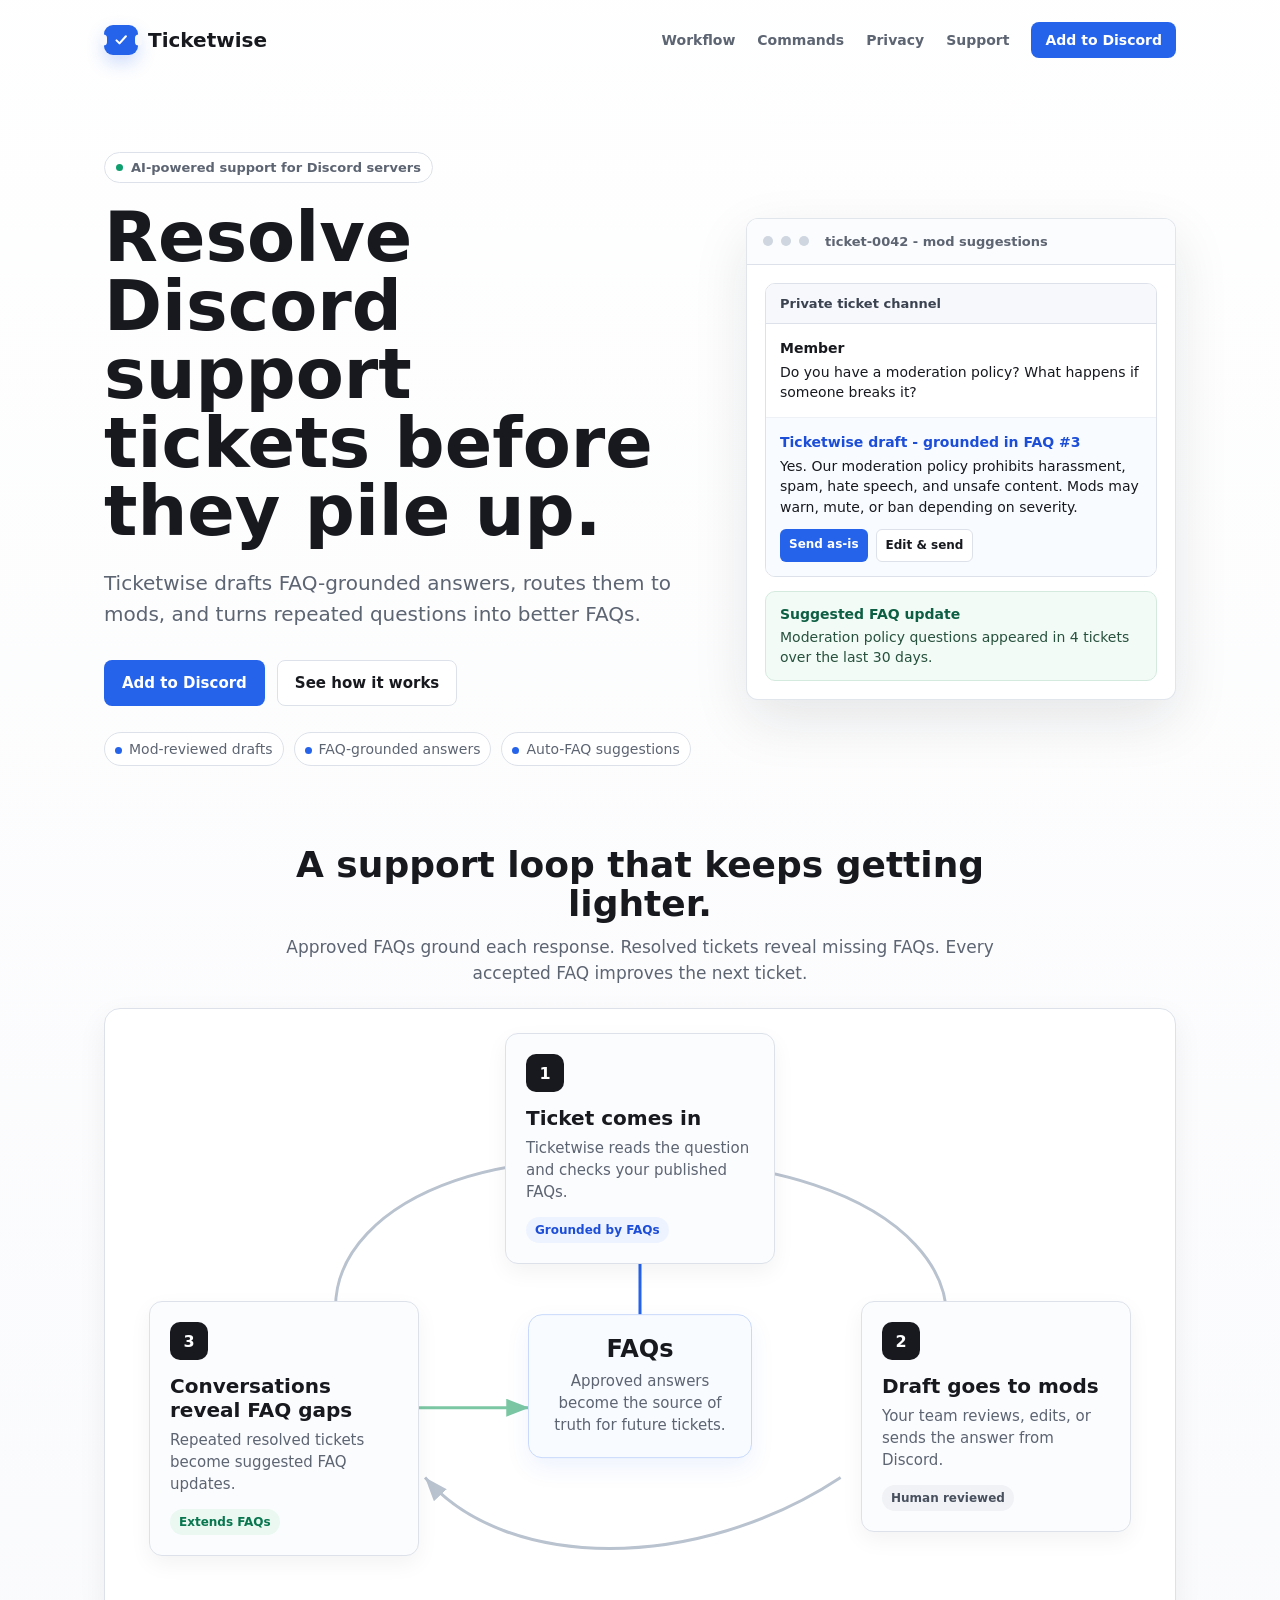
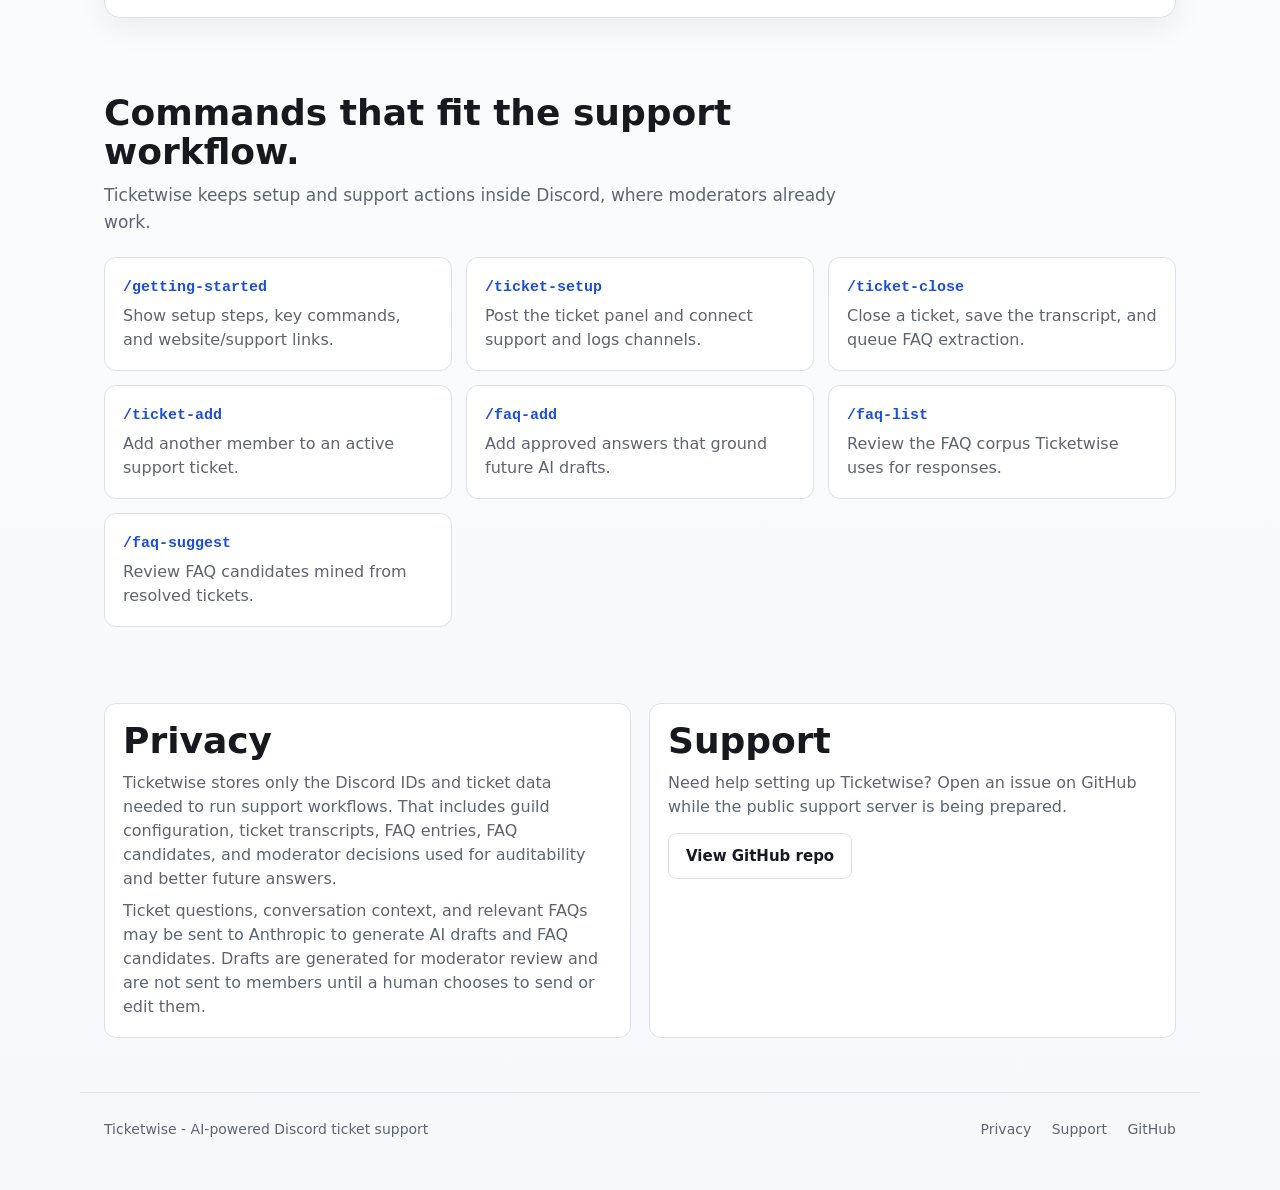
==== index.html @ 8e41c1b6 "Publish Ticketwise site from vibot 443848e" ====
<!doctype html>
<html lang="en">
  <head>
    <meta charset="utf-8">
    <meta name="viewport" content="width=device-width, initial-scale=1">
    <meta name="description" content="Ticketwise resolves Discord support tickets with FAQ-grounded AI drafts and automatic FAQ suggestions.">
    <title>Ticketwise - AI-powered Discord support tickets</title>
    <link rel="stylesheet" href="assets/ticketwise-site.css">
  </head>
  <body>
    <main class="page">
      <header class="site-header" aria-label="Primary navigation">
        <a class="brand" href="#top" aria-label="Ticketwise home">
          <span class="brand-mark" aria-hidden="true">
            <svg viewBox="0 0 24 24" focusable="false">
              <path d="M6 12.5l4 4L18.5 7"></path>
            </svg>
          </span>
          <span>Ticketwise</span>
        </a>
        <nav>
          <a href="#workflow">Workflow</a>
          <a href="#commands">Commands</a>
          <a href="#privacy">Privacy</a>
          <a href="#support">Support</a>
          <a class="nav-cta" href="https://discord.com/oauth2/authorize?client_id=1500149649309307073&amp;permissions=360777378832&amp;scope=bot%20applications.commands">Add to Discord</a>
        </nav>
      </header>

      <section class="hero" id="top">
        <div class="hero-copy">
          <p class="eyebrow"><span></span>AI-powered support for Discord servers</p>
          <h1>Resolve Discord support tickets before they pile up.</h1>
          <p class="hero-lead">Ticketwise drafts FAQ-grounded answers, routes them to mods, and turns repeated questions into better FAQs.</p>
          <div class="hero-actions">
            <a class="button primary" href="https://discord.com/oauth2/authorize?client_id=1500149649309307073&amp;permissions=360777378832&amp;scope=bot%20applications.commands">Add to Discord</a>
            <a class="button secondary" href="#workflow">See how it works</a>
          </div>
          <ul class="trust-list" aria-label="Ticketwise trust points">
            <li>Mod-reviewed drafts</li>
            <li>FAQ-grounded answers</li>
            <li>Auto-FAQ suggestions</li>
          </ul>
        </div>

        <aside class="product-preview" aria-label="Ticketwise product preview">
          <div class="window-bar">
            <span></span><span></span><span></span>
            <strong>ticket-0042 - mod suggestions</strong>
          </div>
          <div class="preview-body">
            <div class="ticket-card">
              <div class="ticket-title">Private ticket channel</div>
              <div class="message">
                <strong>Member</strong>
                <p>Do you have a moderation policy? What happens if someone breaks it?</p>
              </div>
              <div class="message ai">
                <strong>Ticketwise draft - grounded in FAQ #3</strong>
                <p>Yes. Our moderation policy prohibits harassment, spam, hate speech, and unsafe content. Mods may warn, mute, or ban depending on severity.</p>
                <div class="mini-actions">
                  <span>Send as-is</span>
                  <span>Edit &amp; send</span>
                </div>
              </div>
            </div>
            <div class="faq-callout">
              <strong>Suggested FAQ update</strong>
              <p>Moderation policy questions appeared in 4 tickets over the last 30 days.</p>
            </div>
          </div>
        </aside>
      </section>

      <section class="workflow-section" id="workflow">
        <div class="section-heading">
          <h2>A support loop that keeps getting lighter.</h2>
          <p>Approved FAQs ground each response. Resolved tickets reveal missing FAQs. Every accepted FAQ improves the next ticket.</p>
        </div>

        <div class="workflow-diagram" aria-label="Ticketwise support workflow">
          <svg class="loop-lines" viewBox="0 0 1120 610" preserveAspectRatio="none" aria-hidden="true">
            <defs>
              <marker id="gray-arrow" markerWidth="10" markerHeight="10" refX="8" refY="3" orient="auto">
                <path d="M0,0 L0,6 L8,3 z"></path>
              </marker>
              <marker id="green-arrow" markerWidth="10" markerHeight="10" refX="8" refY="3" orient="auto">
                <path d="M0,0 L0,6 L8,3 z"></path>
              </marker>
            </defs>
            <path class="gray-flow" d="M560 152 C855 152 940 300 842 385"></path>
            <path class="gray-flow" d="M770 470 C620 565 420 565 335 470"></path>
            <path class="gray-flow" d="M280 385 C175 270 295 152 505 152"></path>
            <path class="green-flow" d="M326 400 L444 400"></path>
          </svg>
          <div class="blue-read-arrow" aria-hidden="true"></div>

          <article class="workflow-node node-one">
            <span class="node-number">1</span>
            <h3>Ticket comes in</h3>
            <p>Ticketwise reads the question and checks your published FAQs.</p>
            <span class="tag blue">Grounded by FAQs</span>
          </article>

          <article class="workflow-node node-two">
            <span class="node-number">2</span>
            <h3>Draft goes to mods</h3>
            <p>Your team reviews, edits, or sends the answer from Discord.</p>
            <span class="tag gray">Human reviewed</span>
          </article>

          <article class="workflow-node node-three">
            <span class="node-number">3</span>
            <h3>Conversations reveal FAQ gaps</h3>
            <p>Repeated resolved tickets become suggested FAQ updates.</p>
            <span class="tag green">Extends FAQs</span>
          </article>

          <article class="faq-hub">
            <h3>FAQs</h3>
            <p>Approved answers become the source of truth for future tickets.</p>
          </article>
        </div>
      </section>

      <section class="commands-section" id="commands">
        <div class="section-heading left">
          <h2>Commands that fit the support workflow.</h2>
          <p>Ticketwise keeps setup and support actions inside Discord, where moderators already work.</p>
        </div>
        <div class="command-grid">
          <article><code>/getting-started</code><p>Show setup steps, key commands, and website/support links.</p></article>
          <article><code>/ticket-setup</code><p>Post the ticket panel and connect support and logs channels.</p></article>
          <article><code>/ticket-close</code><p>Close a ticket, save the transcript, and queue FAQ extraction.</p></article>
          <article><code>/ticket-add</code><p>Add another member to an active support ticket.</p></article>
          <article><code>/faq-add</code><p>Add approved answers that ground future AI drafts.</p></article>
          <article><code>/faq-list</code><p>Review the FAQ corpus Ticketwise uses for responses.</p></article>
          <article><code>/faq-suggest</code><p>Review FAQ candidates mined from resolved tickets.</p></article>
        </div>
      </section>

      <section class="info-section" id="privacy">
        <div>
          <h2>Privacy</h2>
          <p>Ticketwise stores only the Discord IDs and ticket data needed to run support workflows. That includes guild configuration, ticket transcripts, FAQ entries, FAQ candidates, and moderator decisions used for auditability and better future answers.</p>
          <p>Ticket questions, conversation context, and relevant FAQs may be sent to Anthropic to generate AI drafts and FAQ candidates. Drafts are generated for moderator review and are not sent to members until a human chooses to send or edit them.</p>
        </div>
        <div id="support">
          <h2>Support</h2>
          <p>Need help setting up Ticketwise? Open an issue on GitHub while the public support server is being prepared.</p>
          <a class="button secondary" href="https://github.com/vinodkone/vibot">View GitHub repo</a>
        </div>
      </section>

      <footer class="site-footer">
        <p>Ticketwise - AI-powered Discord ticket support</p>
        <div>
          <a href="#privacy">Privacy</a>
          <a href="#support">Support</a>
          <a href="https://github.com/vinodkone/vibot">GitHub</a>
        </div>
      </footer>
    </main>
  </body>
</html>
---- assets/ticketwise-site.css ----
:root {
  --bg: #f7f8fb;
  --surface: #ffffff;
  --ink: #17191f;
  --muted: #5d6472;
  --line: #dde2ea;
  --blue: #2563eb;
  --blue-dark: #1d4ed8;
  --green: #0f9f6e;
  --shadow: 0 20px 55px rgba(23, 25, 31, 0.1);
}

* {
  box-sizing: border-box;
}

html {
  scroll-behavior: smooth;
}

body {
  margin: 0;
  font-family: Inter, ui-sans-serif, system-ui, -apple-system, BlinkMacSystemFont, "Segoe UI", sans-serif;
  background: var(--bg);
  color: var(--ink);
  letter-spacing: 0;
}

a {
  color: inherit;
}

.page {
  min-height: 100vh;
  background: linear-gradient(180deg, rgba(255, 255, 255, 0.94), rgba(247, 248, 251, 0.98));
}

.site-header {
  max-width: 1120px;
  margin: 0 auto;
  padding: 22px 24px;
  display: flex;
  align-items: center;
  justify-content: space-between;
  gap: 24px;
}

.brand {
  display: inline-flex;
  align-items: center;
  gap: 10px;
  text-decoration: none;
  font-size: 20px;
  font-weight: 760;
}

.brand-mark {
  width: 34px;
  height: 30px;
  border-radius: 9px;
  background: var(--blue);
  color: #fff;
  display: grid;
  place-items: center;
  position: relative;
  box-shadow: 0 8px 18px rgba(37, 99, 235, 0.22);
}

.brand-mark::before,
.brand-mark::after {
  content: "";
  position: absolute;
  top: 50%;
  width: 7px;
  height: 11px;
  background: var(--bg);
  transform: translateY(-50%);
  border-radius: 99px;
}

.brand-mark::before {
  left: -4px;
}

.brand-mark::after {
  right: -4px;
}

.brand-mark svg {
  width: 18px;
  height: 18px;
  position: relative;
  z-index: 1;
}

.brand-mark path {
  fill: none;
  stroke: currentColor;
  stroke-width: 2.8;
  stroke-linecap: round;
  stroke-linejoin: round;
}

nav {
  display: flex;
  align-items: center;
  gap: 22px;
}

nav a {
  color: var(--muted);
  text-decoration: none;
  font-size: 14px;
  font-weight: 620;
}

.nav-cta,
.button {
  border-radius: 8px;
  text-decoration: none;
  font-weight: 720;
}

.nav-cta {
  padding: 10px 14px;
  color: #fff;
  background: var(--blue);
}

.hero {
  max-width: 1120px;
  margin: 0 auto;
  padding: 72px 24px 38px;
  display: grid;
  grid-template-columns: minmax(0, 1fr) 430px;
  gap: 54px;
  align-items: center;
}

.eyebrow {
  display: inline-flex;
  align-items: center;
  gap: 8px;
  border: 1px solid var(--line);
  background: rgba(255, 255, 255, 0.8);
  border-radius: 999px;
  padding: 7px 11px;
  color: var(--muted);
  font-size: 13px;
  font-weight: 660;
  margin: 0 0 20px;
}

.eyebrow span {
  width: 7px;
  height: 7px;
  border-radius: 50%;
  background: var(--green);
}

h1 {
  font-size: clamp(44px, 6vw, 70px);
  line-height: 0.98;
  margin: 0 0 22px;
  letter-spacing: 0;
  max-width: 760px;
}

h2 {
  font-size: 36px;
  line-height: 1.08;
  margin: 0 0 10px;
}

h3,
p {
  margin-top: 0;
}

.hero-lead {
  font-size: 20px;
  line-height: 1.55;
  color: var(--muted);
  margin-bottom: 30px;
  max-width: 670px;
}

.hero-actions {
  display: flex;
  gap: 12px;
  flex-wrap: wrap;
  margin-bottom: 26px;
}

.button {
  display: inline-flex;
  align-items: center;
  justify-content: center;
  border: 1px solid transparent;
  padding: 13px 17px;
  font-size: 15px;
}

.primary {
  color: #fff;
  background: var(--blue);
}

.secondary {
  background: #fff;
  border-color: var(--line);
  color: var(--ink);
}

.trust-list {
  list-style: none;
  display: flex;
  flex-wrap: wrap;
  gap: 10px;
  padding: 0;
  margin: 0;
  color: var(--muted);
  font-size: 14px;
}

.trust-list li {
  border: 1px solid var(--line);
  background: #fff;
  border-radius: 999px;
  padding: 8px 10px;
}

.trust-list li::before {
  content: "";
  width: 7px;
  height: 7px;
  border-radius: 50%;
  background: var(--blue);
  display: inline-block;
  margin-right: 7px;
}

.product-preview {
  background: var(--surface);
  border: 1px solid rgba(221, 226, 234, 0.86);
  border-radius: 12px;
  box-shadow: var(--shadow);
  overflow: hidden;
}

.window-bar {
  height: 46px;
  border-bottom: 1px solid var(--line);
  display: flex;
  align-items: center;
  gap: 8px;
  padding: 0 16px;
  background: #fbfcfe;
  color: var(--muted);
  font-size: 13px;
}

.window-bar span {
  width: 10px;
  height: 10px;
  border-radius: 50%;
  background: #cfd6df;
  flex: 0 0 auto;
}

.window-bar strong {
  margin-left: 8px;
}

.preview-body {
  padding: 18px;
}

.ticket-card {
  border: 1px solid var(--line);
  border-radius: 10px;
  overflow: hidden;
  margin-bottom: 14px;
}

.ticket-title {
  background: #f6f8fb;
  border-bottom: 1px solid var(--line);
  padding: 12px 14px;
  font-size: 13px;
  font-weight: 760;
  color: #3b4250;
}

.message {
  padding: 14px;
  font-size: 14px;
  line-height: 1.45;
  border-bottom: 1px solid #eef1f5;
}

.message:last-child {
  border-bottom: 0;
}

.message strong {
  display: block;
  margin-bottom: 4px;
}

.message p,
.faq-callout p {
  margin-bottom: 0;
}

.ai {
  background: #f8fbff;
}

.ai strong {
  color: var(--blue-dark);
}

.mini-actions {
  display: flex;
  gap: 8px;
  margin-top: 12px;
}

.mini-actions span {
  border-radius: 6px;
  padding: 7px 9px;
  font-size: 12px;
  font-weight: 760;
  background: var(--blue);
  color: #fff;
}

.mini-actions span:last-child {
  background: #fff;
  color: var(--ink);
  border: 1px solid var(--line);
}

.faq-callout {
  border: 1px solid #d4eadf;
  background: #f3fbf7;
  border-radius: 10px;
  padding: 13px 14px;
  color: #27513d;
  font-size: 14px;
  line-height: 1.4;
}

.faq-callout strong {
  color: #0d5f43;
  display: block;
  margin-bottom: 3px;
}

.workflow-section,
.commands-section,
.info-section {
  max-width: 1120px;
  margin: 0 auto;
  padding: 42px 24px 34px;
}

.section-heading {
  text-align: center;
  margin: 0 auto 22px;
  max-width: 780px;
}

.section-heading.left {
  text-align: left;
  margin-left: 0;
}

.section-heading p {
  color: var(--muted);
  line-height: 1.55;
  font-size: 17px;
}

.workflow-diagram {
  position: relative;
  background: #fff;
  border: 1px solid var(--line);
  border-radius: 16px;
  box-shadow: 0 10px 30px rgba(23, 25, 31, 0.06);
  min-height: 610px;
  padding: 34px;
  overflow: hidden;
}

.loop-lines {
  position: absolute;
  inset: 0;
  width: 100%;
  height: 100%;
  pointer-events: none;
}

.loop-lines path {
  fill: none;
  stroke-width: 3;
}

.loop-lines marker#gray-arrow path {
  fill: #b9c2cf;
}

.loop-lines marker#green-arrow path {
  fill: #7bc7a3;
}

.gray-flow {
  stroke: #b9c2cf;
  marker-end: url("#gray-arrow");
}

.green-flow {
  stroke: #7bc7a3;
  marker-end: url("#green-arrow");
}

.workflow-node {
  position: absolute;
  width: 270px;
  border: 1px solid var(--line);
  border-radius: 13px;
  background: #fbfcfe;
  padding: 20px;
  box-shadow: 0 8px 22px rgba(23, 25, 31, 0.05);
  z-index: 2;
}

.node-one {
  left: 50%;
  top: 24px;
  transform: translateX(-50%);
}

.node-two {
  right: 44px;
  top: 292px;
}

.node-three {
  left: 44px;
  top: 292px;
}

.node-number {
  width: 38px;
  height: 38px;
  border-radius: 10px;
  display: grid;
  place-items: center;
  background: #17191f;
  color: #fff;
  font-weight: 800;
  margin-bottom: 14px;
}

.workflow-node h3 {
  margin: 0 0 8px;
  font-size: 20px;
}

.workflow-node p,
.faq-hub p {
  color: var(--muted);
  line-height: 1.46;
  font-size: 15px;
  margin-bottom: 0;
}

.tag {
  display: inline-flex;
  margin-top: 13px;
  border-radius: 999px;
  padding: 6px 9px;
  font-size: 12px;
  font-weight: 760;
}

.tag.blue {
  background: #eef4ff;
  color: #1d4ed8;
}

.tag.green {
  background: #eaf8f1;
  color: #08764f;
}

.tag.gray {
  background: #f0f2f5;
  color: #48505e;
}

.faq-hub {
  position: absolute;
  left: 50%;
  top: 62%;
  transform: translate(-50%, -50%);
  width: 224px;
  text-align: center;
  border: 1px solid #c9d9fb;
  background: #f8fbff;
  border-radius: 14px;
  padding: 20px;
  box-shadow: 0 10px 24px rgba(37, 99, 235, 0.08);
  z-index: 3;
}

.faq-hub h3 {
  display: block;
  font-size: 24px;
  margin: 0 0 8px;
}

.blue-read-arrow {
  position: absolute;
  left: 50%;
  top: 238px;
  width: 3px;
  height: 101px;
  background: var(--blue);
  transform: translateX(-50%);
  border-radius: 99px;
  z-index: 1;
}

.blue-read-arrow::before {
  content: "";
  position: absolute;
  left: 50%;
  top: -9px;
  transform: translateX(-50%);
  width: 0;
  height: 0;
  border-left: 7px solid transparent;
  border-right: 7px solid transparent;
  border-bottom: 10px solid var(--blue);
}

.command-grid {
  display: grid;
  grid-template-columns: repeat(3, minmax(0, 1fr));
  gap: 14px;
}

.command-grid article,
.info-section > div {
  background: #fff;
  border: 1px solid var(--line);
  border-radius: 12px;
  padding: 18px;
}

.command-grid code {
  font-size: 15px;
  font-weight: 760;
  color: var(--blue-dark);
}

.command-grid p,
.info-section p {
  color: var(--muted);
  line-height: 1.5;
  margin: 8px 0 0;
}

.info-section {
  display: grid;
  grid-template-columns: repeat(2, minmax(0, 1fr));
  gap: 18px;
}

.info-section .button {
  margin-top: 14px;
}

.site-footer {
  max-width: 1120px;
  margin: 20px auto 0;
  padding: 28px 24px 42px;
  display: flex;
  justify-content: space-between;
  color: var(--muted);
  border-top: 1px solid var(--line);
  font-size: 14px;
}

.site-footer a {
  color: var(--muted);
  margin-left: 16px;
  text-decoration: none;
}

@media (max-width: 920px) {
  .site-header {
    align-items: flex-start;
  }

  nav {
    display: none;
  }

  .hero {
    grid-template-columns: 1fr;
    padding-top: 38px;
  }

  h1 {
    font-size: 48px;
  }

  .product-preview {
    max-width: 560px;
  }

  .workflow-diagram {
    min-height: auto;
    display: grid;
    gap: 14px;
  }

  .loop-lines,
  .faq-hub,
  .blue-read-arrow {
    display: none;
  }

  .workflow-node {
    position: static;
    width: auto;
    transform: none;
  }

  .command-grid,
  .info-section {
    grid-template-columns: 1fr;
  }

  .site-footer {
    display: block;
  }

  .site-footer div {
    margin-top: 12px;
  }

  .site-footer a:first-child {
    margin-left: 0;
  }
}

@media (max-width: 560px) {
  .site-header,
  .hero,
  .workflow-section,
  .commands-section,
  .info-section,
  .site-footer {
    padding-left: 18px;
    padding-right: 18px;
  }

  h1 {
    font-size: 40px;
  }

  h2 {
    font-size: 30px;
  }

  .hero-lead {
    font-size: 18px;
  }

  .button {
    width: 100%;
  }

  .mini-actions,
  .hero-actions {
    flex-direction: column;
  }
}
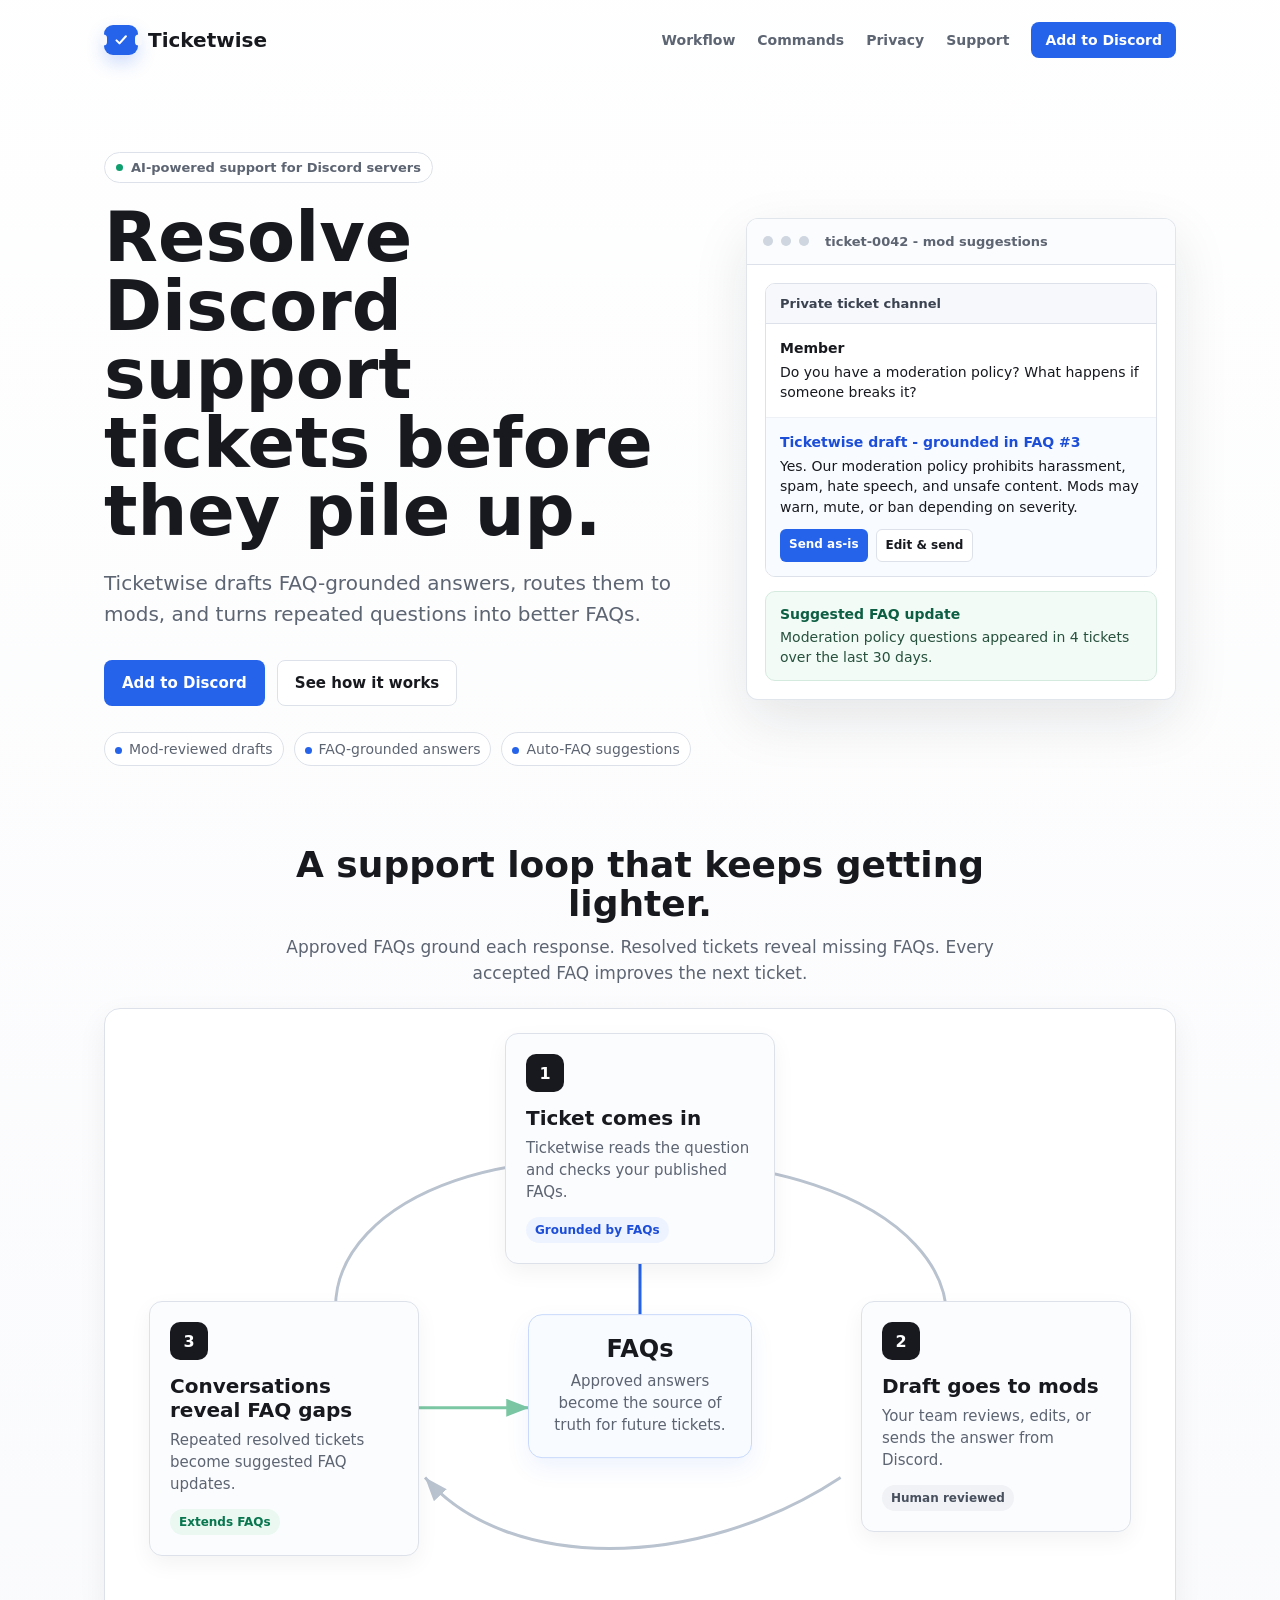
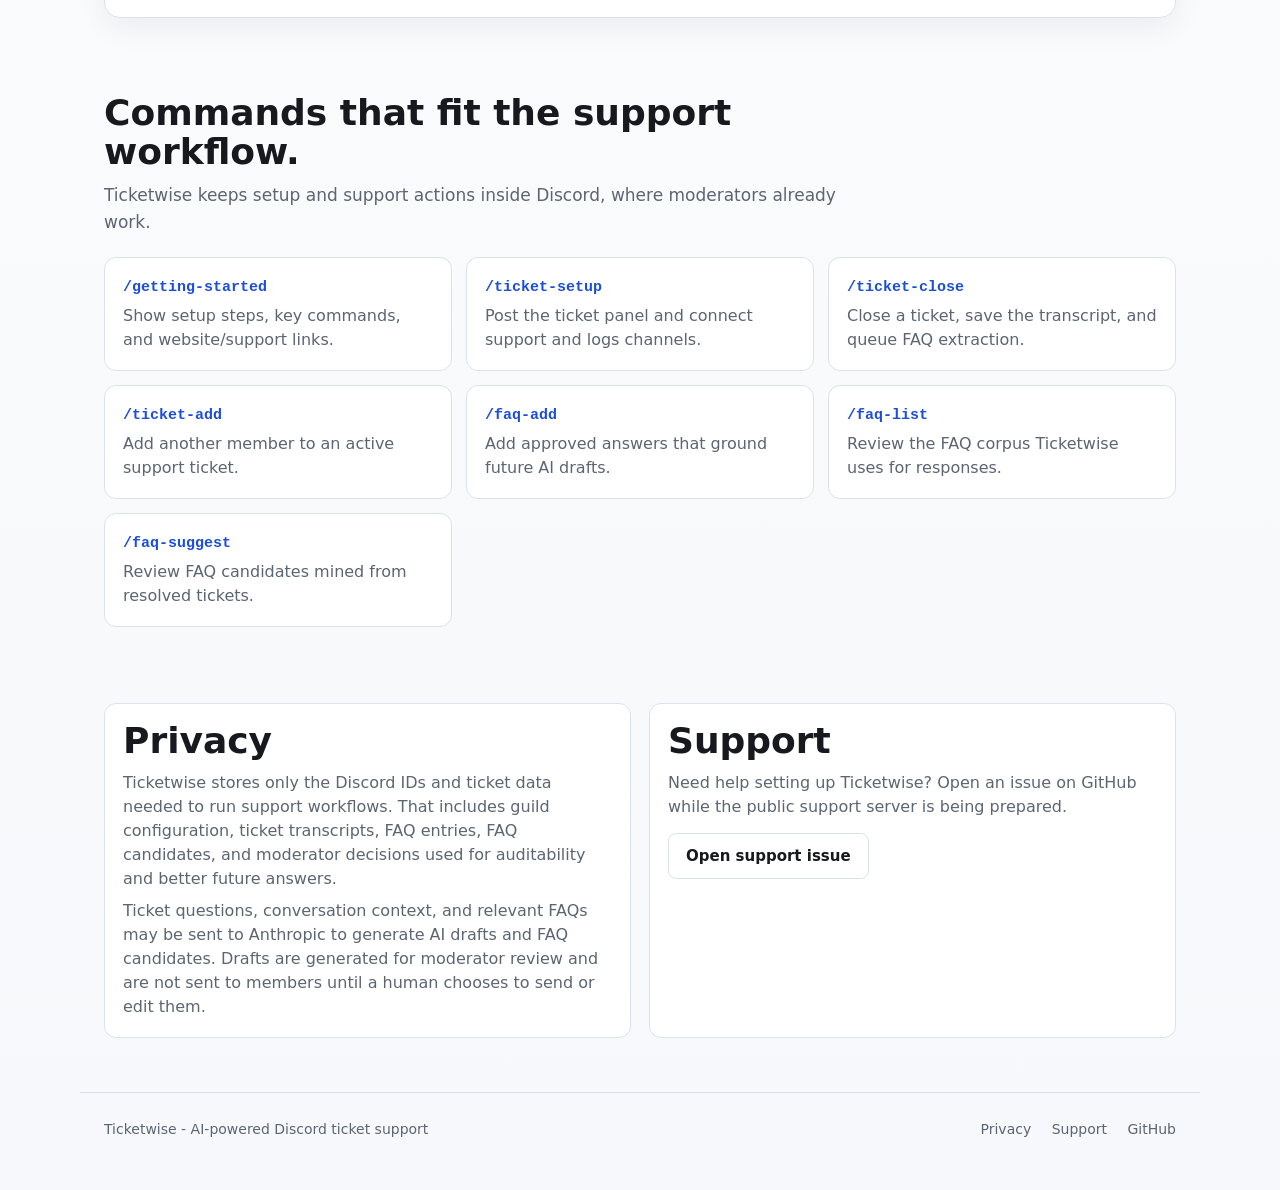
==== commit aab18def: "Publish Ticketwise site from vibot 6376561" ====
--- a/index.html
+++ b/index.html
@@ -148,7 +148,7 @@
         <div id="support">
           <h2>Support</h2>
           <p>Need help setting up Ticketwise? Open an issue on GitHub while the public support server is being prepared.</p>
-          <a class="button secondary" href="https://github.com/vinodkone/vibot">View GitHub repo</a>
+          <a class="button secondary" href="https://github.com/vinodkone/vibot-site/issues">Open support issue</a>
         </div>
       </section>
 
@@ -157,7 +157,7 @@
         <div>
           <a href="#privacy">Privacy</a>
           <a href="#support">Support</a>
-          <a href="https://github.com/vinodkone/vibot">GitHub</a>
+          <a href="https://github.com/vinodkone/vibot-site">GitHub</a>
         </div>
       </footer>
     </main>
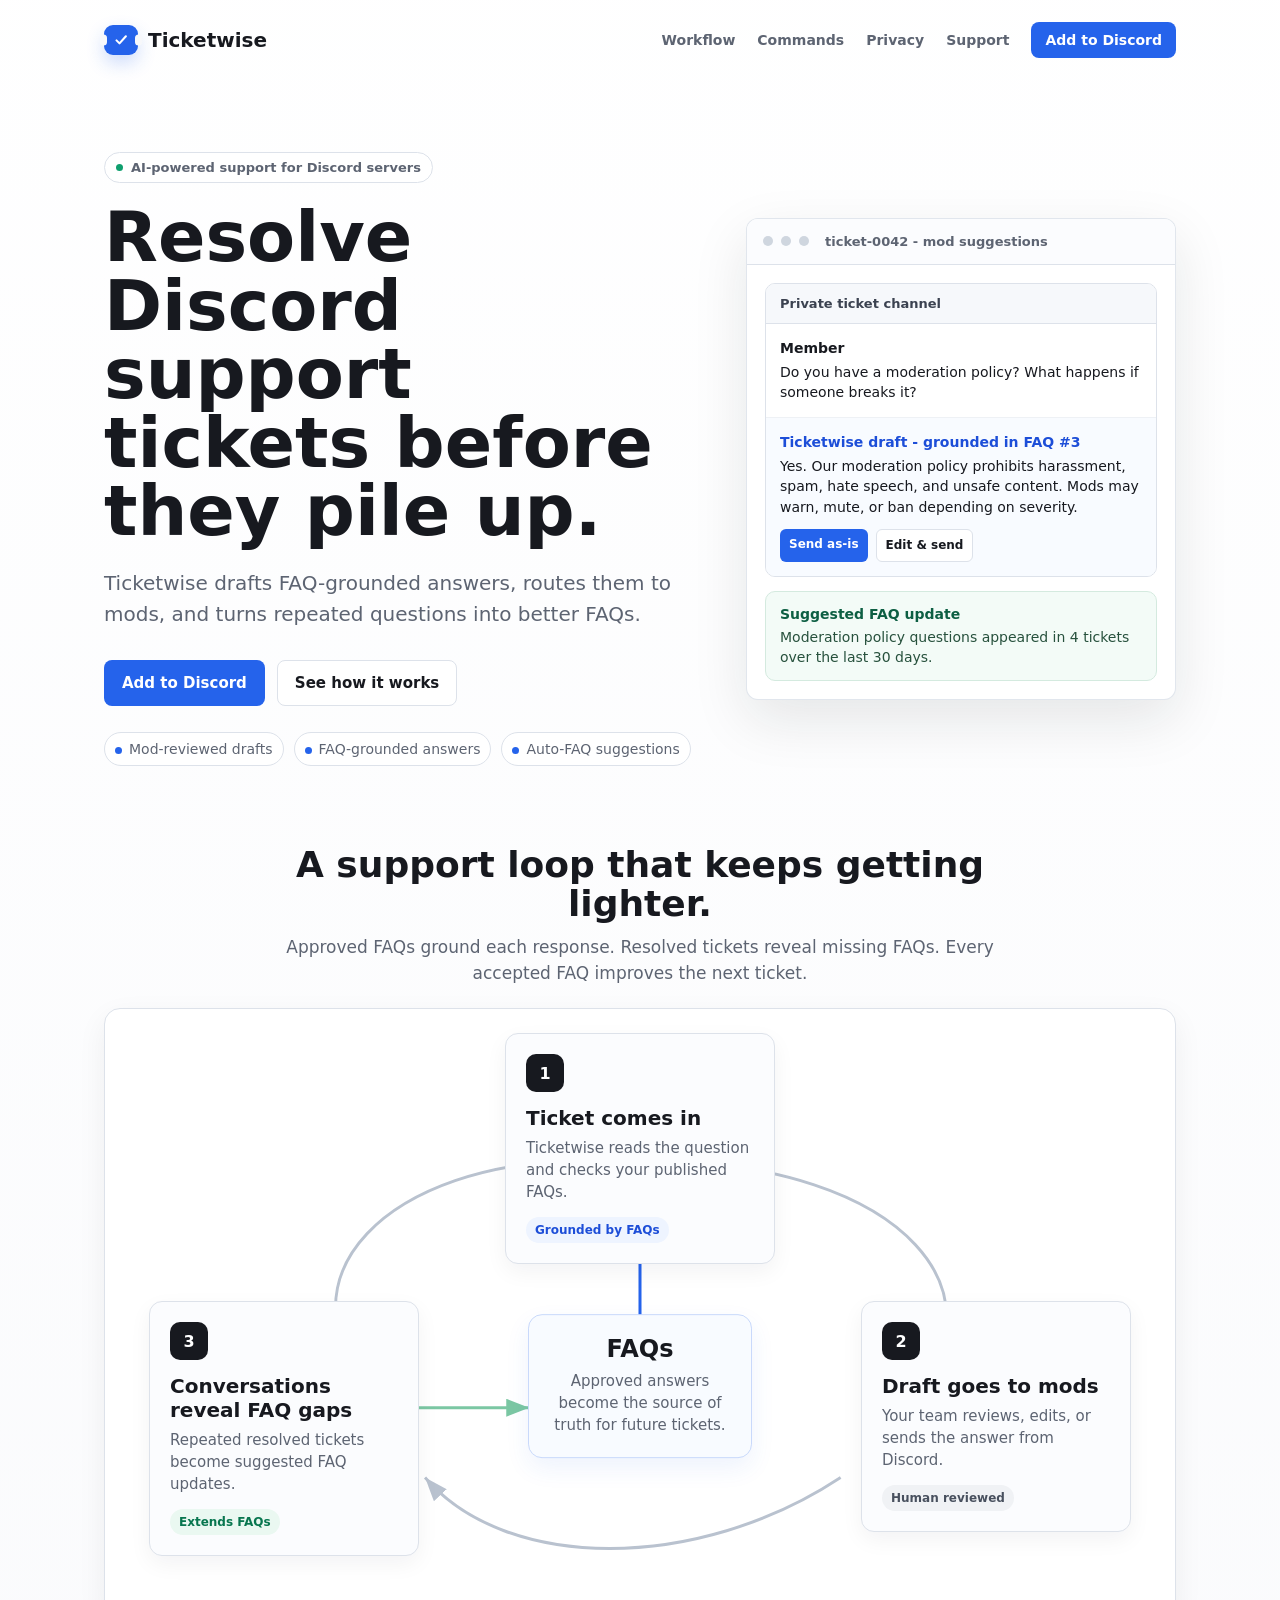
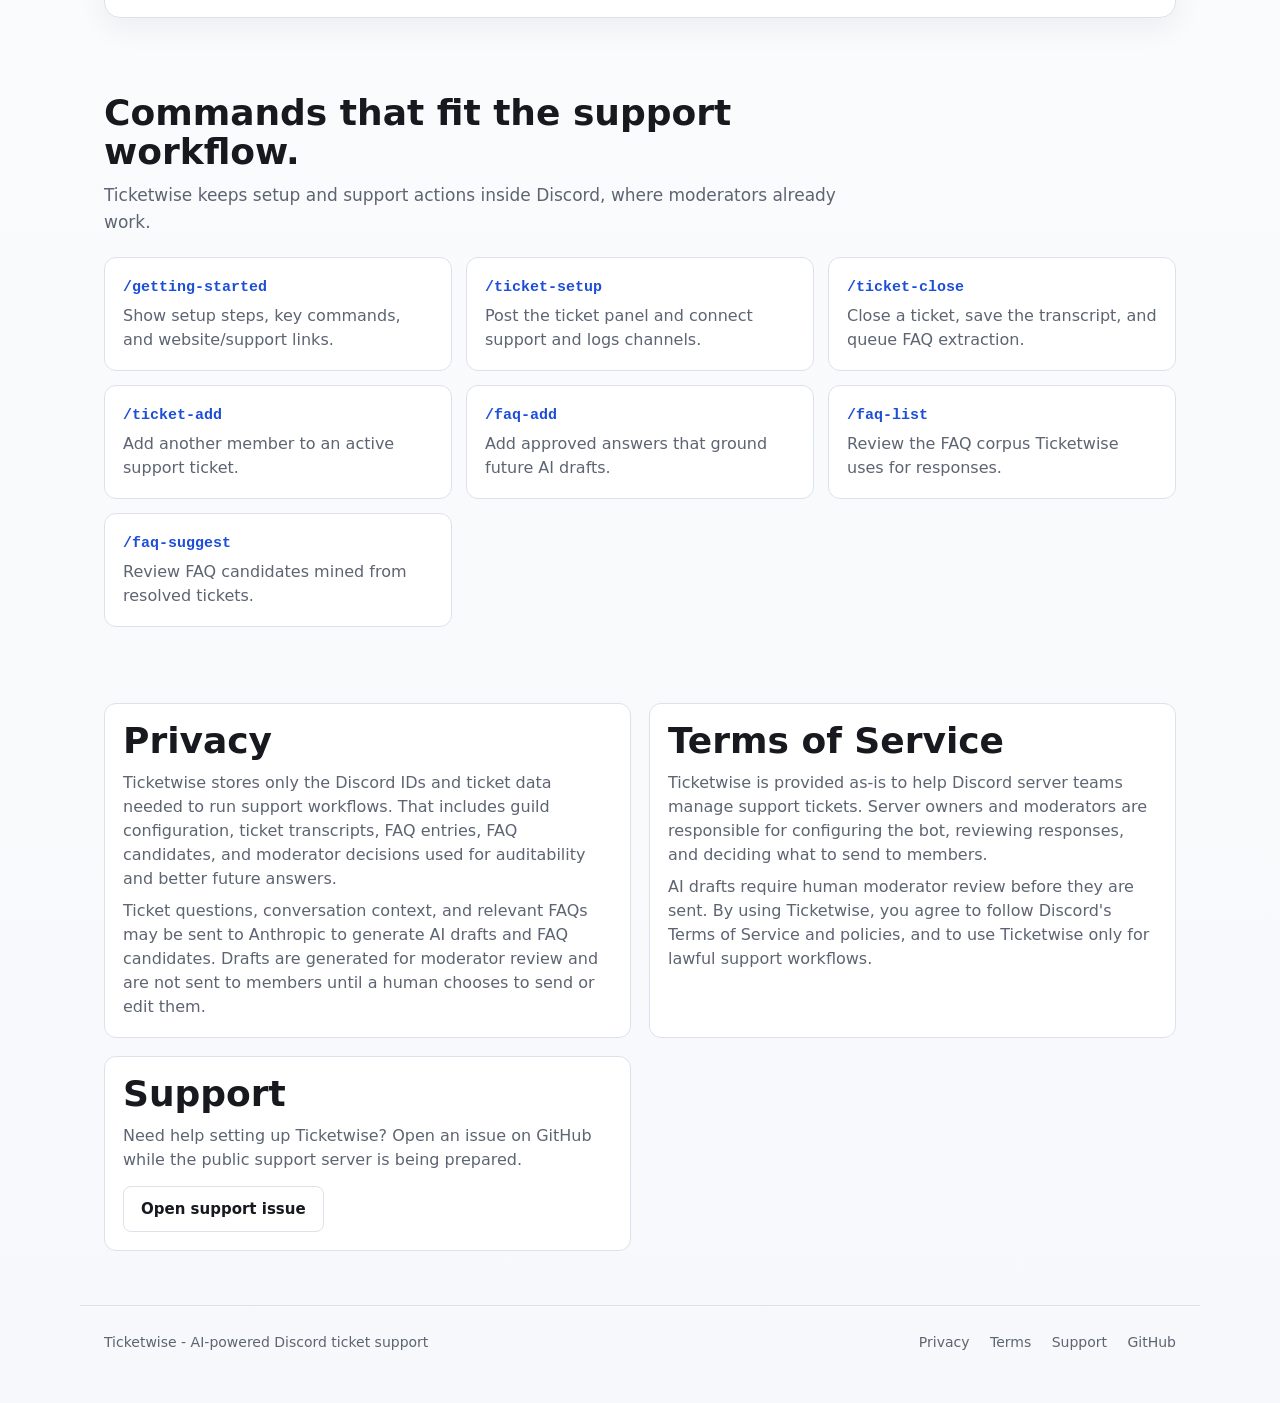
==== commit 302bbe04: "Publish Ticketwise site from ticketwise 8b8ff2f" ====
--- a/index.html
+++ b/index.html
@@ -145,10 +145,15 @@
           <p>Ticketwise stores only the Discord IDs and ticket data needed to run support workflows. That includes guild configuration, ticket transcripts, FAQ entries, FAQ candidates, and moderator decisions used for auditability and better future answers.</p>
           <p>Ticket questions, conversation context, and relevant FAQs may be sent to Anthropic to generate AI drafts and FAQ candidates. Drafts are generated for moderator review and are not sent to members until a human chooses to send or edit them.</p>
         </div>
+        <div id="terms">
+          <h2>Terms of Service</h2>
+          <p>Ticketwise is provided as-is to help Discord server teams manage support tickets. Server owners and moderators are responsible for configuring the bot, reviewing responses, and deciding what to send to members.</p>
+          <p>AI drafts require human moderator review before they are sent. By using Ticketwise, you agree to follow Discord's Terms of Service and policies, and to use Ticketwise only for lawful support workflows.</p>
+        </div>
         <div id="support">
           <h2>Support</h2>
           <p>Need help setting up Ticketwise? Open an issue on GitHub while the public support server is being prepared.</p>
-          <a class="button secondary" href="https://github.com/vinodkone/vibot-site/issues">Open support issue</a>
+          <a class="button secondary" href="https://github.com/vinodkone/ticketwise-site/issues">Open support issue</a>
         </div>
       </section>
 
@@ -156,8 +161,9 @@
         <p>Ticketwise - AI-powered Discord ticket support</p>
         <div>
           <a href="#privacy">Privacy</a>
+          <a href="#terms">Terms</a>
           <a href="#support">Support</a>
-          <a href="https://github.com/vinodkone/vibot-site">GitHub</a>
+          <a href="https://github.com/vinodkone/ticketwise-site">GitHub</a>
         </div>
       </footer>
     </main>
